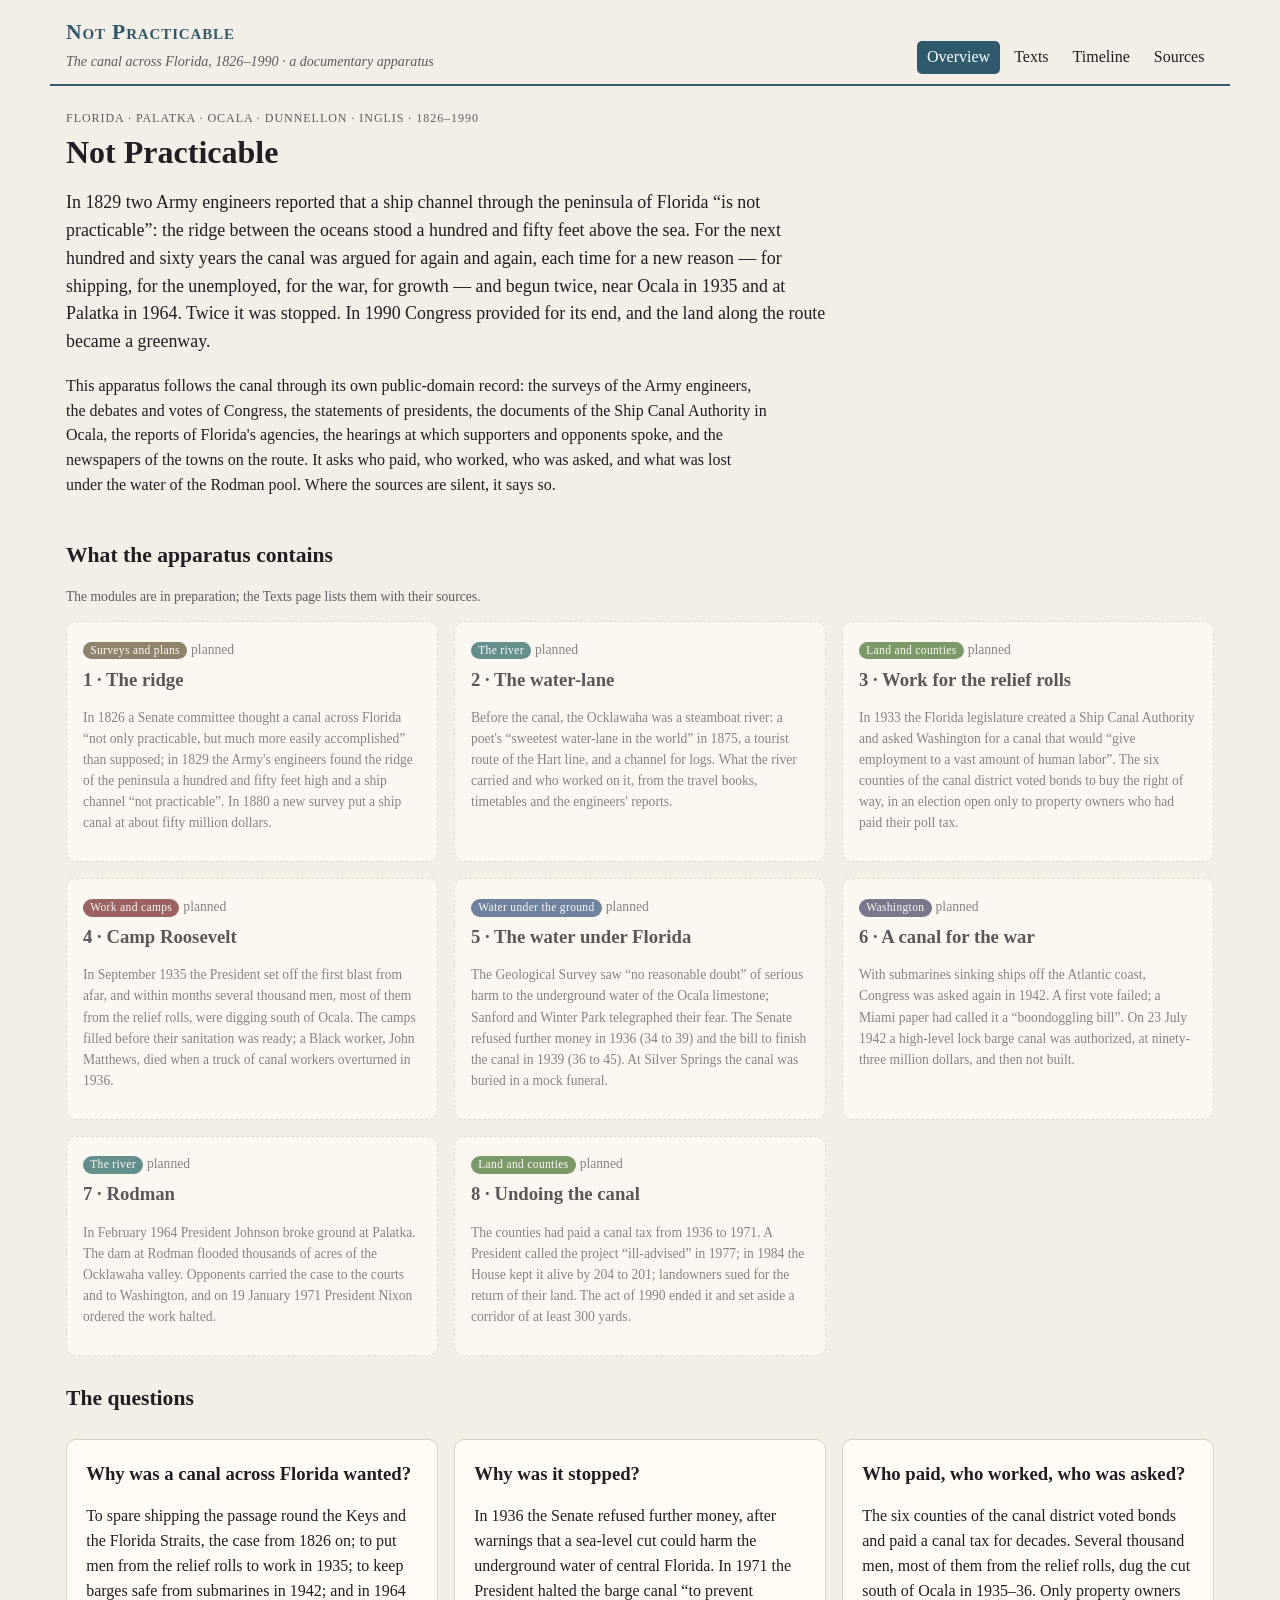
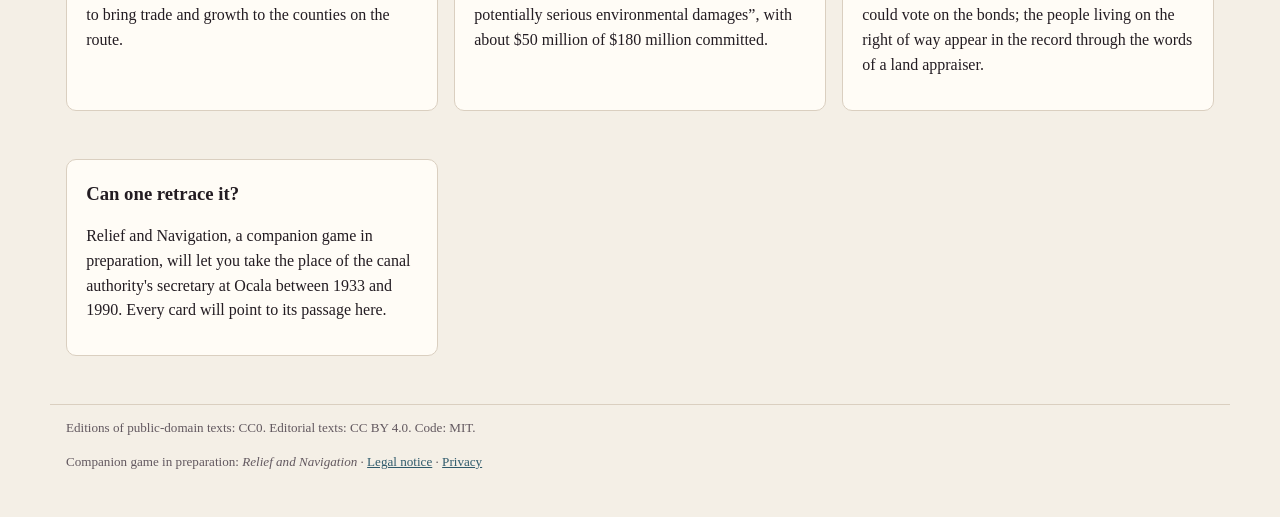
==== index.html @ 800d9f1a "Frame: overview, eight planned modules, what is missing, timeline of sixteen stations read at the pa" ====
<!doctype html>
<html lang="en">
<head>
<meta charset="utf-8">
<meta name="viewport" content="width=device-width, initial-scale=1">
<title>Not Practicable</title>
<meta name="description" content="The canal across Florida, 1826–1990: the Army surveys, the ship canal begun near Ocala in 1935, the barge canal and the Rodman pool, the halt of 1971 and the end in 1990, in public-domain sources.">
<link rel="stylesheet" href="style.css">
<link rel="icon" href="data:image/svg+xml,%3Csvg xmlns='http://www.w3.org/2000/svg' viewBox='0 0 32 32'%3E%3Cpath d='M2 20 Q9 14 16 20 T30 20' fill='none' stroke='%232f5a6b' stroke-width='2.5'/%3E%3Cpath d='M2 26 Q9 20 16 26 T30 26' fill='none' stroke='%232f5a6b' stroke-width='2.5'/%3E%3Cpath d='M6 12 L16 4 L26 12' fill='none' stroke='%236b5a3e' stroke-width='2.5'/%3E%3C/svg%3E">
</head>
<body>
<header class="top">
  <a class="brand" href="#/">
    <strong>Not Practicable</strong>
    <em>The canal across Florida, 1826–1990 · a documentary apparatus</em>
  </a>
  <nav>
    <a href="#/" data-k="">Overview</a>
    <a href="#/texts" data-k="texts">Texts</a>
    <a href="#/compare" id="navCompare" data-k="compare" hidden>Compare</a>
    <a href="#/timeline" data-k="timeline">Timeline</a>
    <a href="#/plates" id="navPlates" data-k="plates" hidden>Plates</a>
    <a href="#/sources" data-k="sources">Sources</a>
  </nav>
</header>
<main id="view" aria-live="polite"></main>
<footer>
  <p>Editions of public-domain texts: CC0. Editorial texts: CC BY 4.0. Code: MIT.</p>
  <p>Companion game in preparation: <em>Relief and Navigation</em> · <a href="legal.html#notice">Legal notice</a> · <a href="legal.html#privacy">Privacy</a></p>
</footer>
<script src="app.js"></script>
</body>
</html>
---- style.css ----
:root{
  --paper:#f4efe6; --panel:#fffcf6; --ink:#231c22; --ink2:#62585f; --line:#dacfc0;
  --red:#2f5a6b; --gold:#8a6d2f; --tree:#3f6b3a;
  --survey:#6b5a3e; --river:#2f6b6b; --work:#7a2f2f; --water:#3d5a85; --capitol:#4a4a6a; --land:#4f7a3a;
  --serif:"Iowan Old Style","Palatino Linotype",Palatino,"Book Antiqua",Georgia,serif;
}
*{box-sizing:border-box}
body{margin:0; background:var(--paper); color:var(--ink); font-family:var(--serif); line-height:1.55}
a{color:var(--red)}
.top{display:flex; justify-content:space-between; align-items:flex-end; flex-wrap:wrap; gap:.6rem 1.5rem;
  max-width:1180px; margin:0 auto; padding:1rem 16px .6rem; border-bottom:2px solid var(--red)}
.brand{text-decoration:none; color:inherit}
.brand strong{display:block; font-size:1.35rem; color:var(--red); font-variant:small-caps; letter-spacing:.04em}
.brand em{font-size:.88rem; color:var(--ink2)}
.top nav{display:flex; gap:.3rem; flex-wrap:wrap}
.top nav a{text-decoration:none; color:var(--ink); padding:.25rem .6rem; border-radius:5px}
.top nav a.on{background:var(--red); color:#fff}
main{max-width:1180px; margin:0 auto; padding:1.2rem 16px 2rem}
footer{max-width:1180px; margin:0 auto; padding:0 16px 2rem; font-size:.82rem; color:var(--ink2); border-top:1px solid var(--line)}
h1{font-size:2rem; margin:.2rem 0 .6rem; line-height:1.2}
h2{font-size:1.35rem; margin:1.6rem 0 .5rem}
h3{margin:.2rem 0 .3rem}
.lede{font-size:1.12rem; max-width:48rem}
.fine{font-size:.85rem; color:var(--ink2)}
.tag{font-size:.75rem; letter-spacing:.08em; text-transform:uppercase; color:var(--ink2)}
.panel{background:var(--panel); border:1px solid var(--line); border-radius:10px; padding:1rem 1.2rem; margin:1rem 0}
.readable{max-width:44rem}
.grid{display:grid; gap:1rem}
.g2{grid-template-columns:repeat(auto-fill,minmax(300px,1fr))}
.g4{grid-template-columns:repeat(auto-fill,minmax(210px,1fr))}
.card{background:var(--panel); border:1px solid var(--line); border-radius:10px; padding:.9rem 1rem; text-decoration:none; color:inherit; display:block}
a.card:hover{border-color:var(--red)}
.card.planned{opacity:.72; border-style:dashed}
.side{display:inline-block; font-size:.72rem; padding:0 .45rem; border-radius:99px; color:#fff; letter-spacing:.03em}
.side.survey{background:var(--survey)} .side.river{background:var(--river)} .side.work{background:var(--work)}
.side.water{background:var(--water)} .side.capitol{background:var(--capitol)} .side.land{background:var(--land)}
/* language: static blocks carry both, the page shows one */
html[lang=de] .i-en, html[lang=en] .i-de{display:none}
.uibtn{font:inherit; font-size:.85rem; background:var(--panel); color:var(--ink); border:1px solid var(--red); border-radius:5px; padding:.2rem .6rem; cursor:pointer; margin-left:.4rem}
.uibtn:hover{background:var(--red); color:#fff}
.hero{display:grid; grid-template-columns:minmax(0,1.5fr) minmax(0,1fr); gap:1.5rem; align-items:start}
.hero.one{grid-template-columns:1fr}
.hero img{width:100%; border-radius:8px; border:1px solid var(--line)}
figure{margin:0}
figcaption{font-size:.85rem; color:var(--ink2); margin-top:.4rem}
.quote{border-left:3px solid var(--red); padding:.2rem 0 .2rem 1rem; margin:1rem 0; font-style:italic}
/* reader */
.toc{display:flex; flex-wrap:wrap; gap:.4rem; margin:.6rem 0 1rem}
.toc a{border:1px solid var(--line); border-radius:6px; padding:.2rem .6rem; text-decoration:none; color:var(--ink); background:var(--panel); font-size:.9rem}
.toc a.on{border-color:var(--red); background:var(--red); color:#fff}
.langbar{display:flex; gap:.3rem; margin:.4rem 0 1rem}
.langbar button{font:inherit; font-size:.85rem; background:var(--panel); border:1px solid var(--line); border-radius:6px; padding:.2rem .7rem; cursor:pointer}
.langbar button.on{background:var(--ink); color:var(--paper); border-color:var(--ink)}
.unit{display:grid; grid-template-columns:4.6rem minmax(0,1fr); gap:.3rem .8rem; padding:.55rem 0; border-bottom:1px dotted var(--line)}
.unit .num{font-size:.78rem; color:var(--ink2); text-align:right; padding-top:.2rem}
.unit .num a{color:inherit; text-decoration:none}
.unit .pg{display:block; font-size:.7rem; line-height:1.25; margin-top:.3rem; color:var(--ink2); opacity:.85}
.unit.hl{background:#f3e0d8}
.unit .cols{display:grid; grid-template-columns:1fr 1fr; gap:1.2rem}
.unit .cols.one{grid-template-columns:1fr}
.unit .orig{color:var(--ink2)}
.unit.label .text{font-variant:small-caps; letter-spacing:.03em; font-weight:600; color:var(--red)}
.unit h4{margin:0 0 .3rem; font-size:.95rem; color:var(--red)}
.unit .text,.unit .orig{white-space:pre-line}
.note{grid-column:2; font-size:.84rem; color:var(--ink2); border-left:2px solid var(--gold); padding-left:.6rem}
.hinweis{font-size:.9rem}
/* timeline */
.tl{position:relative; margin:1rem 0 0 .6rem; padding-left:1.4rem; border-left:2px solid var(--line)}
.st{position:relative; margin:0 0 1.2rem; display:grid; grid-template-columns:minmax(0,1fr) 140px; gap:1rem; align-items:start}
.st::before{content:""; position:absolute; left:-1.95rem; top:.35rem; width:12px; height:12px; border-radius:50%; background:var(--c,var(--ink)); border:2px solid var(--paper)}
.st .d{font-size:.82rem; color:var(--ink2)}
.st img{width:140px; border-radius:6px; border:1px solid var(--line)}
.st p{margin:.2rem 0}
.legend{display:flex; flex-wrap:wrap; gap:.4rem}
/* plates */
.plate img{width:100%; border-radius:6px; border:1px solid var(--line); background:#fff}
.lightbox{position:fixed; inset:0; background:rgba(20,16,12,.85); display:flex; align-items:center; justify-content:center; padding:16px; z-index:10}
.lightbox img{max-width:100%; max-height:86vh; border-radius:6px}
.lightbox .cap{color:#f5efe2; max-width:44rem; font-size:.9rem; margin-top:.6rem}
.lightbox figure{text-align:center}
/* compare */
.cmp{display:grid; gap:1rem; margin-top:1rem}
.cmp.n2{grid-template-columns:1fr 1fr}
.cmp.n3{grid-template-columns:repeat(3,minmax(0,1fr))}
.cmp.n4{grid-template-columns:1fr 1fr}
.voice{background:var(--panel); border:1px solid var(--line); border-radius:10px; padding:.8rem 1rem}
.vhead{border-bottom:1px solid var(--line); padding-bottom:.5rem; margin-bottom:.5rem}
.vunit{margin:.7rem 0}
.vunit .text{white-space:pre-line}
@media (max-width:760px){
  .cmp.n2,.cmp.n3,.cmp.n4{grid-template-columns:1fr}
  .hero{grid-template-columns:1fr}
  .unit .cols{grid-template-columns:1fr}
  .st{grid-template-columns:1fr}
  .st img{width:110px}
  h1{font-size:1.6rem}
}
@media (prefers-color-scheme: dark){
  :root:not([data-theme="light"]){--paper:#1c171b; --panel:#262026; --ink:#ece4ea; --ink2:#b3a8b0; --line:#43383f; --red:#a9b8c8}
  :root:not([data-theme="light"]) .unit.hl{background:#3a2a35}
  :root:not([data-theme="light"]) .top nav a.on, :root:not([data-theme="light"]) .toc a.on{color:#1c171b}
}
/* plates and visualizations in a section */
.secplates{margin:1rem 0}
.secplates figcaption{font-size:.85rem}
.viz{margin:1rem 0; overflow-x:auto; border:1px solid var(--line); border-radius:8px; padding:.6rem; background:var(--panel)}
.viz svg{display:block; width:100%; min-width:600px; height:auto}
/* films: loaded on click */
.film .filmhead{margin-bottom:.3rem}
.film .frame{position:relative; aspect-ratio:4/3; max-width:720px; background:#111; border-radius:8px; display:flex; flex-direction:column; align-items:center; justify-content:center; gap:.4rem; padding:1rem; margin:.6rem 0}
.film .frame .fine{color:#cfc7bd; text-align:center; max-width:30rem}
.film .frame iframe{position:absolute; inset:0; width:100%; height:100%; border:0; border-radius:8px}
.film .frame.silent{background:var(--paper); border:1px dashed var(--line); aspect-ratio:auto}
.film .frame.silent p{color:var(--ink2); font-style:italic}
.loadfilm{font:inherit; font-size:1rem; background:var(--film); color:#fff; border:0; border-radius:6px; padding:.5rem 1.1rem; cursor:pointer}
.marks{padding-left:1.2rem}
.marks li{margin:.3rem 0}
.mark{font:inherit; font-size:.8rem; font-variant-numeric:tabular-nums; background:var(--panel); border:1px solid var(--line); border-radius:4px; padding:0 .4rem; cursor:pointer}
.mark:disabled{cursor:default; opacity:.6}
.film details.ton{margin:.6rem 0}
.film details.ton summary{cursor:pointer; font-weight:600}
.film details.ton li i{color:var(--ink2)}


.plate figcaption{overflow-wrap:anywhere}

.secplates img{max-height:340px; width:100%; object-fit:cover; object-position:top}
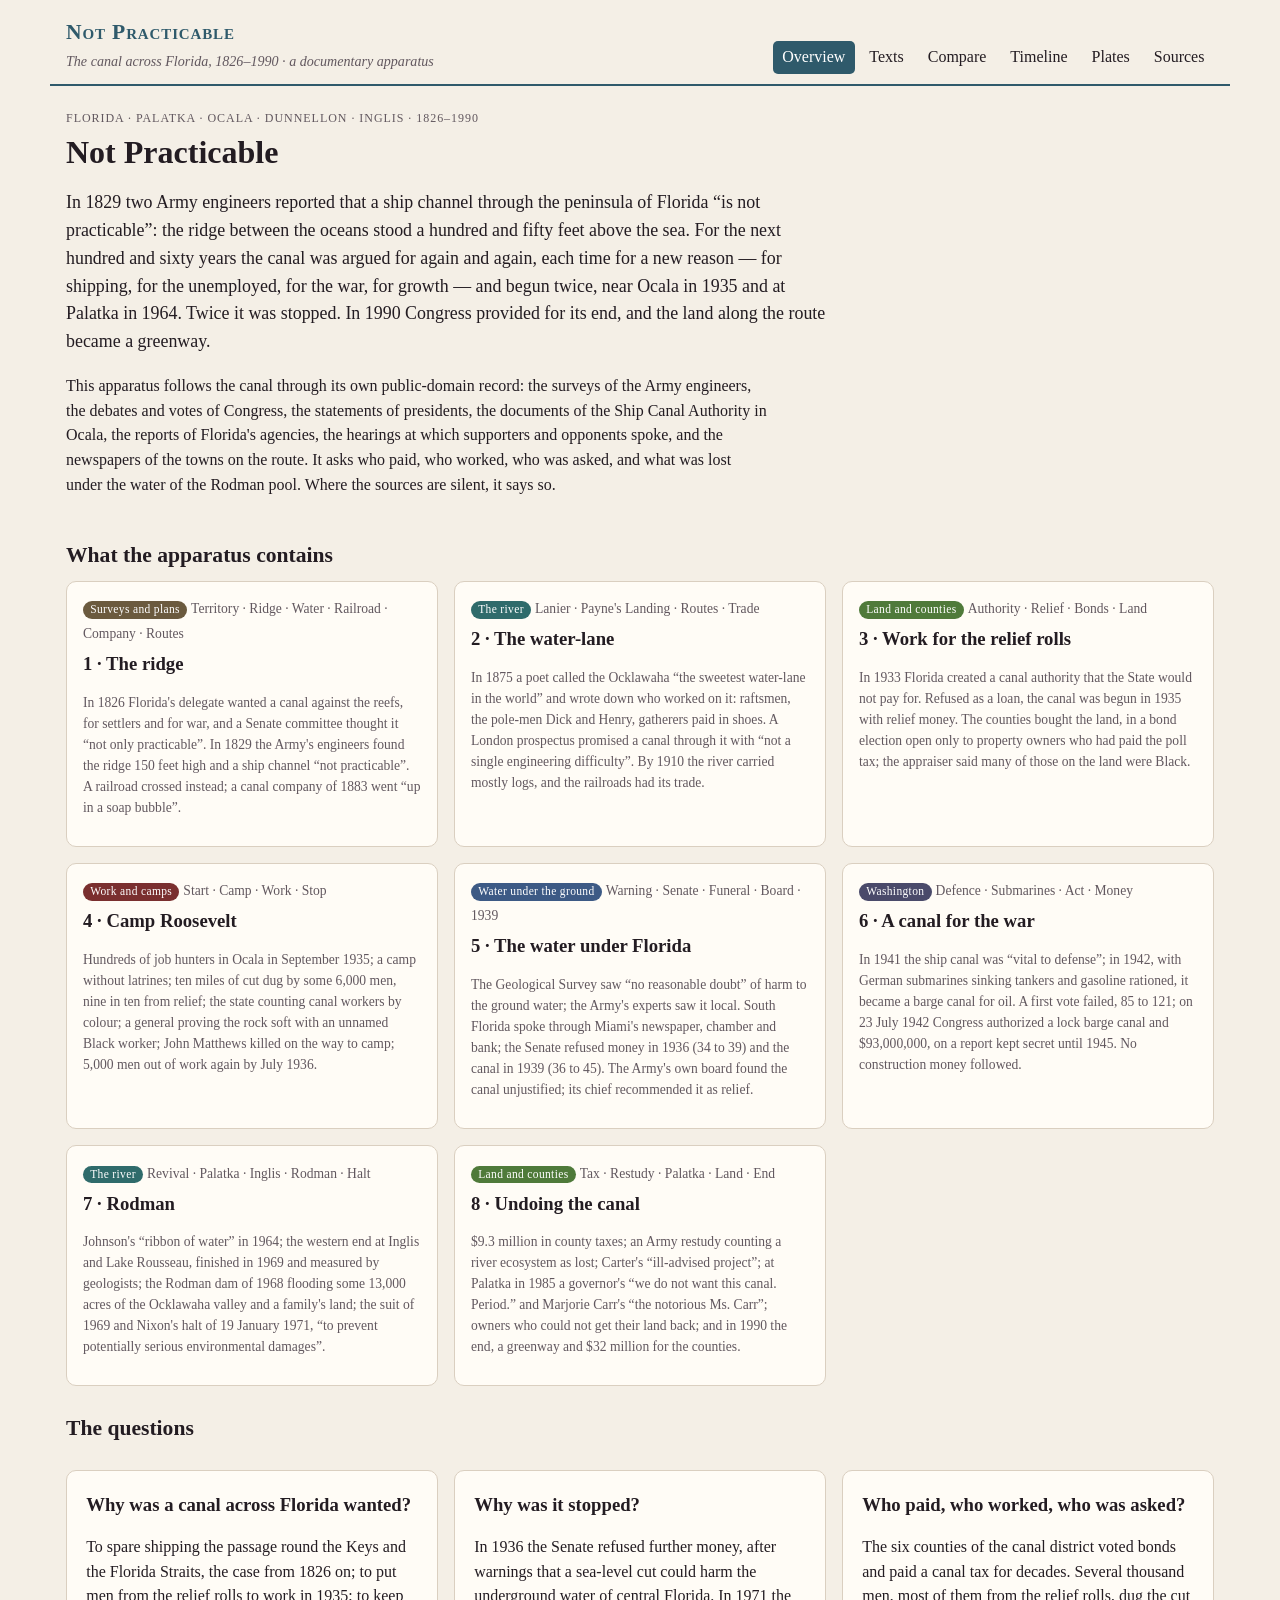
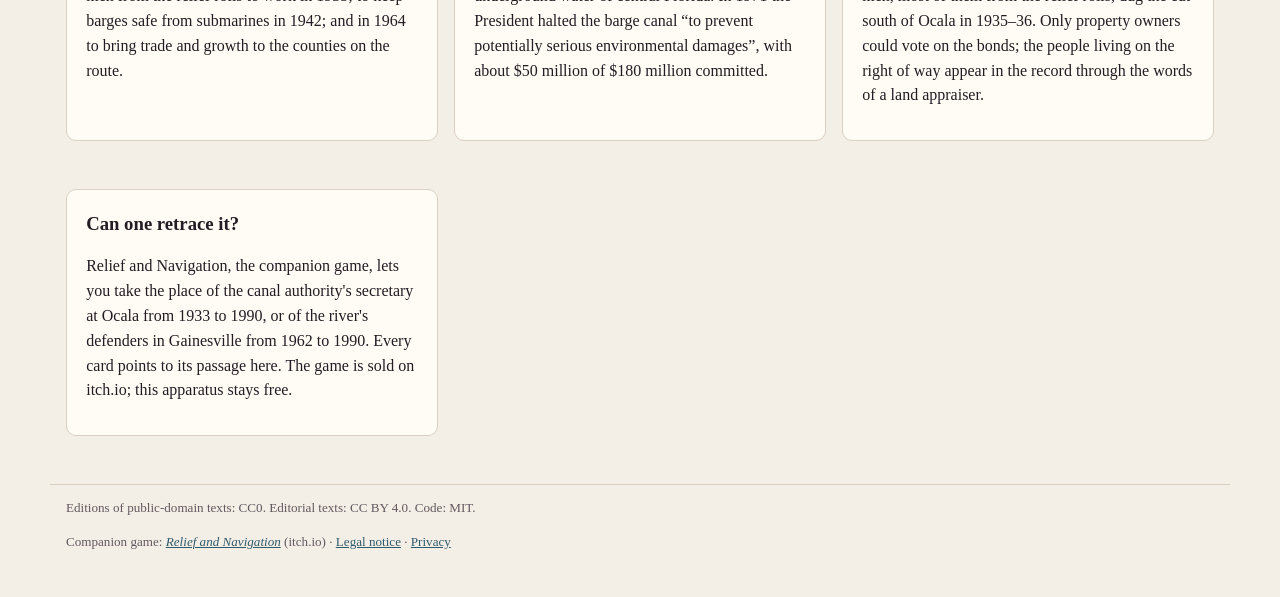
==== commit 25179a66: "Link the itch.io page of Relief and Navigation https://leofassb.itch.io/relief-and-navigation  Co-Au" ====
--- a/index.html
+++ b/index.html
@@ -26,7 +26,7 @@
 <main id="view" aria-live="polite"></main>
 <footer>
   <p>Editions of public-domain texts: CC0. Editorial texts: CC BY 4.0. Code: MIT.</p>
-  <p>Companion game in preparation: <em>Relief and Navigation</em> · <a href="legal.html#notice">Legal notice</a> · <a href="legal.html#privacy">Privacy</a></p>
+  <p>Companion game: <a href="https://leofassb.itch.io/relief-and-navigation"><em>Relief and Navigation</em></a> (itch.io) · <a href="legal.html#notice">Legal notice</a> · <a href="legal.html#privacy">Privacy</a></p>
 </footer>
 <script src="app.js"></script>
 </body>
